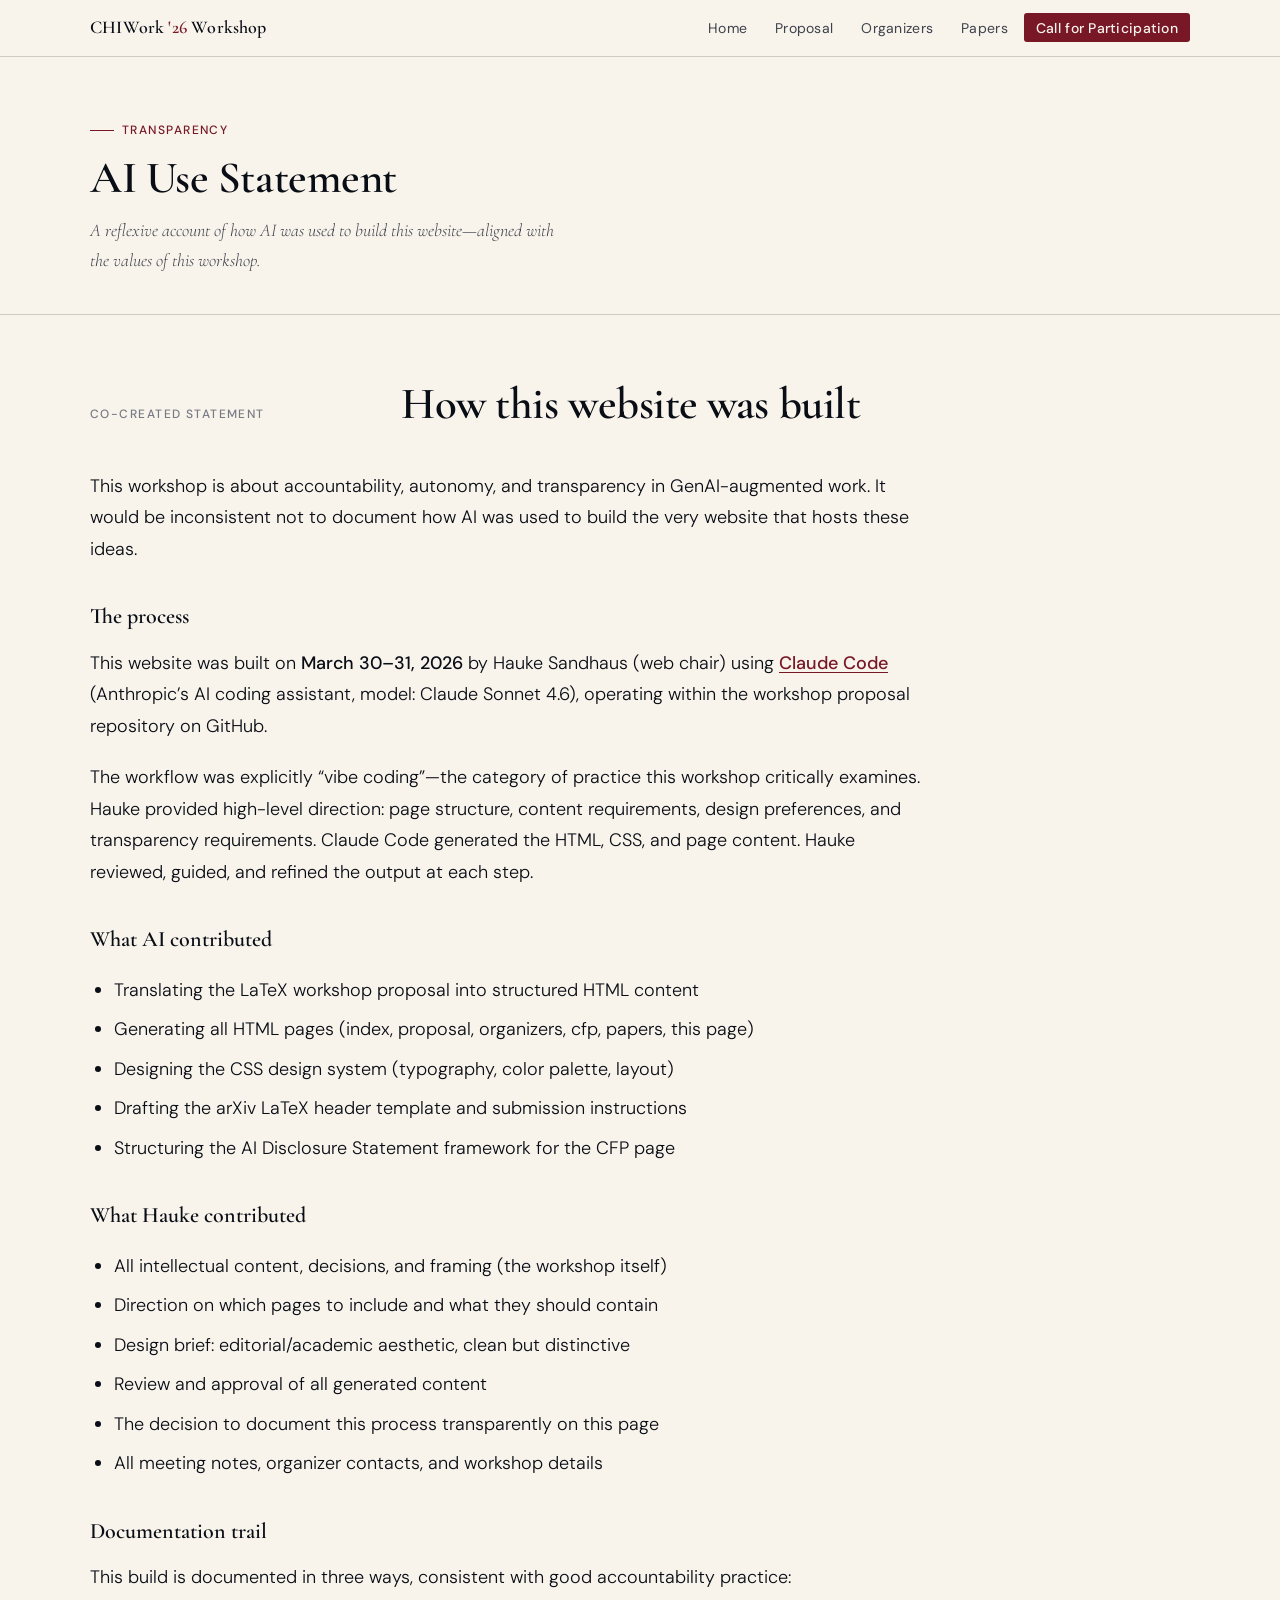
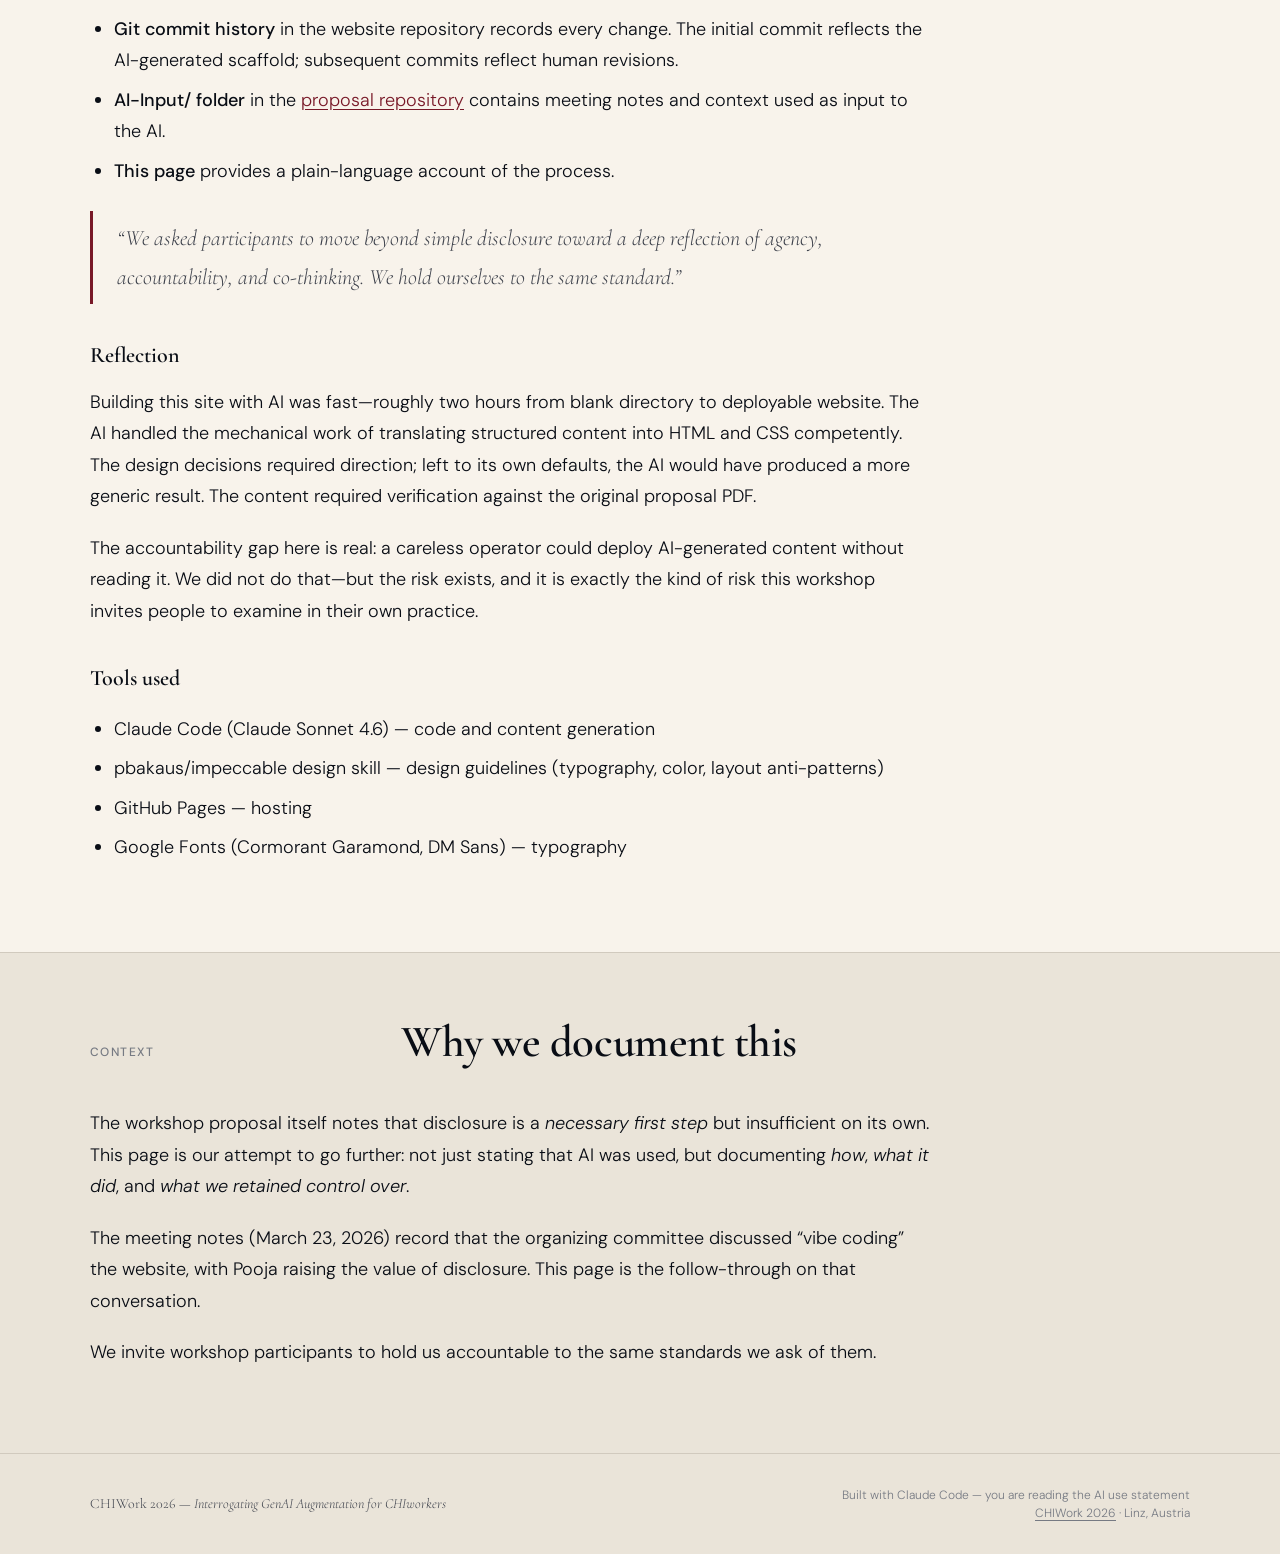
==== ai-use.html @ 569f0b48 "Initial website build for CHIWork 2026 workshop Six-page static site (index, proposal, organizers, c" ====
<!DOCTYPE html>
<html lang="en">
<head>
  <meta charset="UTF-8">
  <meta name="viewport" content="width=device-width, initial-scale=1.0">
  <title>AI Use Statement — CHIWork 2026 Workshop Website</title>
  <meta name="description" content="Transparency statement about the use of AI tools in building this workshop website.">
  <link rel="stylesheet" href="style.css">
</head>
<body>

<nav class="site-nav">
  <div class="nav-inner">
    <a href="index.html" class="nav-logo">CHIWork <span>'26</span> Workshop</a>
    <ul class="nav-links">
      <li><a href="index.html">Home</a></li>
      <li><a href="proposal.html">Proposal</a></li>
      <li><a href="organizers.html">Organizers</a></li>
      <li><a href="papers.html">Papers</a></li>
      <li><a href="cfp.html" class="nav-cta">Call for Participation</a></li>
    </ul>
  </div>
</nav>

<div class="page-hero">
  <div class="page-hero-inner">
    <div class="page-hero-label">Transparency</div>
    <h1>AI Use Statement</h1>
    <p style="margin-top: 0.75rem; font-size: var(--size-md); color: var(--ink-mid); max-width: 60ch; font-family: var(--font-display); font-style: italic;">
      A reflexive account of how AI was used to build this website&mdash;aligned with the values of this workshop.
    </p>
  </div>
</div>

<section class="section">
  <div class="section-inner">
    <div class="section-header">
      <span class="section-label">Co-created statement</span>
      <h2 class="section-title">How this website was built</h2>
    </div>
    <div class="prose" style="max-width: 70ch;">

      <p>
        This workshop is about accountability, autonomy, and transparency in GenAI-augmented work. It would be inconsistent not to document how AI was used to build the very website that hosts these ideas.
      </p>

      <h3>The process</h3>
      <p>
        This website was built on <strong>March 30&ndash;31, 2026</strong> by Hauke Sandhaus (web chair) using <strong><a href="https://claude.ai/code" target="_blank" rel="noopener">Claude Code</a></strong> (Anthropic&rsquo;s AI coding assistant, model: Claude Sonnet 4.6), operating within the workshop proposal repository on GitHub.
      </p>
      <p>
        The workflow was explicitly &ldquo;vibe coding&rdquo;&mdash;the category of practice this workshop critically examines. Hauke provided high-level direction: page structure, content requirements, design preferences, and transparency requirements. Claude Code generated the HTML, CSS, and page content. Hauke reviewed, guided, and refined the output at each step.
      </p>

      <h3>What AI contributed</h3>
      <ul>
        <li>Translating the LaTeX workshop proposal into structured HTML content</li>
        <li>Generating all HTML pages (index, proposal, organizers, cfp, papers, this page)</li>
        <li>Designing the CSS design system (typography, color palette, layout)</li>
        <li>Drafting the arXiv LaTeX header template and submission instructions</li>
        <li>Structuring the AI Disclosure Statement framework for the CFP page</li>
      </ul>

      <h3>What Hauke contributed</h3>
      <ul>
        <li>All intellectual content, decisions, and framing (the workshop itself)</li>
        <li>Direction on which pages to include and what they should contain</li>
        <li>Design brief: editorial/academic aesthetic, clean but distinctive</li>
        <li>Review and approval of all generated content</li>
        <li>The decision to document this process transparently on this page</li>
        <li>All meeting notes, organizer contacts, and workshop details</li>
      </ul>

      <h3>Documentation trail</h3>
      <p>
        This build is documented in three ways, consistent with good accountability practice:
      </p>
      <ul>
        <li>
          <strong>Git commit history</strong> in the website repository records every change. The initial commit reflects the AI-generated scaffold; subsequent commits reflect human revisions.
        </li>
        <li>
          <strong>AI-Input/ folder</strong> in the <a href="https://github.com/haukesandhaus/CHIwork-26-Workshop-Proposal" target="_blank" rel="noopener">proposal repository</a> contains meeting notes and context used as input to the AI.
        </li>
        <li>
          <strong>This page</strong> provides a plain-language account of the process.
        </li>
      </ul>

      <blockquote>
        &ldquo;We asked participants to move beyond simple disclosure toward a deep reflection of agency, accountability, and co-thinking. We hold ourselves to the same standard.&rdquo;
      </blockquote>

      <h3>Reflection</h3>
      <p>
        Building this site with AI was fast&mdash;roughly two hours from blank directory to deployable website. The AI handled the mechanical work of translating structured content into HTML and CSS competently. The design decisions required direction; left to its own defaults, the AI would have produced a more generic result. The content required verification against the original proposal PDF.
      </p>
      <p>
        The accountability gap here is real: a careless operator could deploy AI-generated content without reading it. We did not do that&mdash;but the risk exists, and it is exactly the kind of risk this workshop invites people to examine in their own practice.
      </p>

      <h3>Tools used</h3>
      <ul>
        <li>Claude Code (Claude Sonnet 4.6) &mdash; code and content generation</li>
        <li>pbakaus/impeccable design skill &mdash; design guidelines (typography, color, layout anti-patterns)</li>
        <li>GitHub Pages &mdash; hosting</li>
        <li>Google Fonts (Cormorant Garamond, DM Sans) &mdash; typography</li>
      </ul>

    </div>
  </div>
</section>

<section class="section" style="background: var(--cream-dark);">
  <div class="section-inner">
    <div class="section-header">
      <span class="section-label">Context</span>
      <h2 class="section-title">Why we document this</h2>
    </div>
    <div class="prose" style="max-width: 70ch;">
      <p>
        The workshop proposal itself notes that disclosure is a <em>necessary first step</em> but insufficient on its own. This page is our attempt to go further: not just stating that AI was used, but documenting <em>how</em>, <em>what it did</em>, and <em>what we retained control over</em>.
      </p>
      <p>
        The meeting notes (March 23, 2026) record that the organizing committee discussed &ldquo;vibe coding&rdquo; the website, with Pooja raising the value of disclosure. This page is the follow-through on that conversation.
      </p>
      <p>
        We invite workshop participants to hold us accountable to the same standards we ask of them.
      </p>
    </div>
  </div>
</section>

<footer class="site-footer">
  <div class="footer-inner">
    <div class="footer-left">
      CHIWork 2026 &mdash; <em>Interrogating GenAI Augmentation for CHIworkers</em>
    </div>
    <div class="footer-right">
      Built with Claude Code &mdash; you are reading the AI use statement<br>
      <a href="https://chiwork.org/26/" target="_blank" rel="noopener">CHIWork 2026</a> &middot; Linz, Austria
    </div>
  </div>
</footer>

</body>
</html>
---- style.css ----
/* =========================================================
   CHIWork 2026 Workshop — Interrogating GenAI Augmentation
   Design: Editorial/academic, warm, typographically rich
   Fonts: Cormorant Garamond (display) + DM Sans (UI/body)
   ========================================================= */

@import url('https://fonts.googleapis.com/css2?family=Cormorant+Garamond:ital,wght@0,400;0,600;0,700;1,400;1,600&family=DM+Sans:ital,opsz,wght@0,9..40,300;0,9..40,400;0,9..40,500;1,9..40,300;1,9..40,400&display=swap');

/* ── Design tokens ── */
:root {
  --cream:        oklch(96.5% 0.012 80);
  --cream-dark:   oklch(92%   0.016 80);
  --ink:          oklch(16%   0.018 265);
  --ink-mid:      oklch(38%   0.018 265);
  --ink-light:    oklch(58%   0.014 265);
  --burgundy:     oklch(38%   0.13  18);
  --burgundy-mid: oklch(52%   0.11  18);
  --burgundy-pale:oklch(93%   0.03  18);
  --rule:         oklch(84%   0.018 80);

  --font-display: 'Cormorant Garamond', Georgia, serif;
  --font-ui:      'DM Sans', system-ui, sans-serif;

  --size-xs:   0.75rem;
  --size-sm:   0.875rem;
  --size-base: 1rem;
  --size-md:   1.125rem;
  --size-lg:   1.375rem;
  --size-xl:   clamp(1.6rem, 2.2vw, 2rem);
  --size-2xl:  clamp(2.2rem, 3.5vw, 3rem);
  --size-3xl:  clamp(3rem,   5vw,   4.5rem);

  --max-w: 1100px;
  --col-prose: 68ch;
  --gap: clamp(1.5rem, 4vw, 3rem);
}

/* ── Reset ── */
*, *::before, *::after { box-sizing: border-box; margin: 0; padding: 0; }
html { font-size: 16px; scroll-behavior: smooth; }
body {
  background: var(--cream);
  color: var(--ink);
  font-family: var(--font-ui);
  font-size: var(--size-base);
  font-weight: 300;
  line-height: 1.65;
  -webkit-font-smoothing: antialiased;
}
img { max-width: 100%; display: block; }
a { color: var(--burgundy); text-decoration: underline; text-underline-offset: 3px; }
a:hover { color: var(--burgundy-mid); }

/* ── Nav ── */
.site-nav {
  position: sticky;
  top: 0;
  z-index: 100;
  background: var(--cream);
  border-bottom: 1px solid var(--rule);
  padding: 0 var(--gap);
}
.nav-inner {
  max-width: var(--max-w);
  margin: 0 auto;
  display: flex;
  align-items: center;
  justify-content: space-between;
  gap: 2rem;
  height: 3.5rem;
}
.nav-logo {
  font-family: var(--font-display);
  font-size: var(--size-md);
  font-weight: 600;
  color: var(--ink);
  text-decoration: none;
  letter-spacing: 0.01em;
  white-space: nowrap;
}
.nav-logo span {
  color: var(--burgundy);
}
.nav-links {
  display: flex;
  gap: 0.25rem;
  list-style: none;
  align-items: center;
}
.nav-links a {
  font-family: var(--font-ui);
  font-size: var(--size-sm);
  font-weight: 400;
  color: var(--ink-mid);
  text-decoration: none;
  padding: 0.35rem 0.75rem;
  border-radius: 3px;
  transition: color 0.15s, background 0.15s;
  letter-spacing: 0.02em;
}
.nav-links a:hover,
.nav-links a.active {
  color: var(--ink);
  background: var(--cream-dark);
}
.nav-links a.nav-cta {
  background: var(--burgundy);
  color: var(--cream);
  font-weight: 500;
}
.nav-links a.nav-cta:hover {
  background: var(--burgundy-mid);
  color: var(--cream);
}

/* ── Page layout ── */
.page-wrap {
  max-width: var(--max-w);
  margin: 0 auto;
  padding: 0 var(--gap);
}

/* ── Hero ── */
.hero {
  padding: clamp(3rem, 7vw, 6rem) var(--gap) clamp(2rem, 4vw, 3.5rem);
  border-bottom: 1px solid var(--rule);
}
.hero-inner {
  max-width: var(--max-w);
  margin: 0 auto;
}
.hero-label {
  font-family: var(--font-ui);
  font-size: var(--size-xs);
  font-weight: 500;
  letter-spacing: 0.12em;
  text-transform: uppercase;
  color: var(--burgundy);
  margin-bottom: 1.5rem;
  display: flex;
  align-items: center;
  gap: 0.5rem;
}
.hero-label::before {
  content: '';
  display: inline-block;
  width: 2rem;
  height: 1px;
  background: var(--burgundy);
}
.hero-title {
  font-family: var(--font-display);
  font-size: var(--size-3xl);
  font-weight: 600;
  line-height: 1.1;
  letter-spacing: -0.02em;
  max-width: 18ch;
  margin-bottom: 1.75rem;
}
.hero-title em {
  font-style: italic;
  color: var(--burgundy);
}
.hero-meta {
  font-family: var(--font-ui);
  font-size: var(--size-sm);
  font-weight: 400;
  color: var(--ink-mid);
  margin-bottom: 2rem;
  display: flex;
  flex-wrap: wrap;
  gap: 1.5rem;
}
.hero-meta-item {
  display: flex;
  align-items: center;
  gap: 0.4rem;
}
.hero-meta-item::before {
  content: '◆';
  font-size: 0.45rem;
  color: var(--burgundy);
}
.hero-abstract {
  font-size: var(--size-md);
  font-weight: 300;
  line-height: 1.7;
  color: var(--ink-mid);
  max-width: 70ch;
  margin-bottom: 2.5rem;
  font-family: var(--font-display);
  font-style: italic;
}
.hero-actions {
  display: flex;
  flex-wrap: wrap;
  gap: 0.75rem;
}
.btn {
  display: inline-flex;
  align-items: center;
  gap: 0.5rem;
  font-family: var(--font-ui);
  font-size: var(--size-sm);
  font-weight: 500;
  letter-spacing: 0.03em;
  padding: 0.7rem 1.4rem;
  border-radius: 3px;
  text-decoration: none;
  transition: background 0.15s, color 0.15s, border-color 0.15s;
}
.btn-primary {
  background: var(--burgundy);
  color: var(--cream);
  border: 1px solid var(--burgundy);
}
.btn-primary:hover {
  background: var(--burgundy-mid);
  color: var(--cream);
  border-color: var(--burgundy-mid);
}
.btn-ghost {
  background: transparent;
  color: var(--ink);
  border: 1px solid var(--rule);
}
.btn-ghost:hover {
  background: var(--cream-dark);
  border-color: var(--ink-light);
  color: var(--ink);
}

/* ── Section ── */
.section {
  padding: clamp(2.5rem, 5vw, 4rem) var(--gap);
  border-bottom: 1px solid var(--rule);
}
.section:last-of-type { border-bottom: none; }
.section-inner {
  max-width: var(--max-w);
  margin: 0 auto;
}
.section-header {
  display: grid;
  grid-template-columns: 1fr 3fr;
  gap: 2rem 3rem;
  margin-bottom: 2.5rem;
  align-items: baseline;
}
.section-label {
  font-family: var(--font-ui);
  font-size: var(--size-xs);
  letter-spacing: 0.12em;
  text-transform: uppercase;
  font-weight: 500;
  color: var(--ink-light);
  padding-top: 0.35rem;
}
.section-title {
  font-family: var(--font-display);
  font-size: var(--size-2xl);
  font-weight: 600;
  line-height: 1.15;
  letter-spacing: -0.01em;
}

/* ── Themes grid ── */
.themes-grid {
  display: grid;
  grid-template-columns: repeat(auto-fit, minmax(260px, 1fr));
  gap: 0;
}
.theme-item {
  padding: 1.75rem 2rem 1.75rem 0;
  border-right: 1px solid var(--rule);
  border-bottom: 1px solid var(--rule);
}
.theme-item:nth-child(2n) { padding-right: 0; padding-left: 2rem; border-right: none; }
.theme-item:nth-last-child(-n+2) { border-bottom: none; }
.theme-num {
  font-family: var(--font-display);
  font-size: var(--size-xs);
  font-weight: 600;
  letter-spacing: 0.1em;
  color: var(--burgundy);
  margin-bottom: 0.75rem;
}
.theme-title {
  font-family: var(--font-display);
  font-size: var(--size-lg);
  font-weight: 600;
  margin-bottom: 0.6rem;
  line-height: 1.2;
}
.theme-body {
  font-size: var(--size-sm);
  color: var(--ink-mid);
  line-height: 1.6;
}

/* ── Dates table ── */
.dates-table {
  width: 100%;
  border-collapse: collapse;
}
.dates-table th,
.dates-table td {
  padding: 0.9rem 1rem;
  text-align: left;
  border-bottom: 1px solid var(--rule);
  font-size: var(--size-sm);
}
.dates-table th {
  font-weight: 500;
  font-size: var(--size-xs);
  letter-spacing: 0.08em;
  text-transform: uppercase;
  color: var(--ink-light);
  background: var(--cream-dark);
}
.dates-table td:first-child { font-weight: 500; white-space: nowrap; }
.dates-table td:last-child { color: var(--ink-mid); }
.date-tbd { color: var(--ink-light); font-style: italic; }
.date-past { text-decoration: line-through; color: var(--ink-light); }
.date-highlight td { background: var(--burgundy-pale); }
.date-highlight td:first-child { color: var(--burgundy); }

/* ── Prose ── */
.prose {
  max-width: var(--col-prose);
  font-size: var(--size-md);
  line-height: 1.75;
}
.prose h2 {
  font-family: var(--font-display);
  font-size: var(--size-xl);
  font-weight: 600;
  margin: 2.5rem 0 1rem;
  letter-spacing: -0.01em;
}
.prose h3 {
  font-family: var(--font-display);
  font-size: var(--size-lg);
  font-weight: 600;
  margin: 2rem 0 0.75rem;
}
.prose p { margin-bottom: 1.25rem; }
.prose ul, .prose ol {
  margin: 1rem 0 1.5rem 1.5rem;
}
.prose li { margin-bottom: 0.5rem; }
.prose strong { font-weight: 500; }
.prose em { font-style: italic; }
.prose a { color: var(--burgundy); }
.prose blockquote {
  border-left: 3px solid var(--burgundy);
  padding: 0.5rem 0 0.5rem 1.5rem;
  color: var(--ink-mid);
  font-family: var(--font-display);
  font-style: italic;
  font-size: var(--size-lg);
  margin: 1.5rem 0;
}

/* ── Code blocks ── */
pre, code {
  font-family: 'Courier New', Courier, monospace;
  font-size: 0.875em;
}
pre {
  background: var(--ink);
  color: var(--cream);
  padding: 1.5rem;
  border-radius: 4px;
  overflow-x: auto;
  line-height: 1.6;
  margin: 1.5rem 0;
}
code {
  background: var(--cream-dark);
  padding: 0.15em 0.4em;
  border-radius: 3px;
  color: var(--burgundy);
}
pre code {
  background: none;
  padding: 0;
  color: inherit;
}

/* ── Organizer grid ── */
.organizers-grid {
  display: grid;
  grid-template-columns: repeat(auto-fill, minmax(300px, 1fr));
  gap: 0;
}
.organizer {
  padding: 2rem 2rem 2rem 0;
  border-right: 1px solid var(--rule);
  border-bottom: 1px solid var(--rule);
}
.organizer:nth-child(even) { padding-right: 0; padding-left: 2rem; border-right: none; }
.organizer-name {
  font-family: var(--font-display);
  font-size: var(--size-lg);
  font-weight: 600;
  margin-bottom: 0.2rem;
}
.organizer-role {
  font-size: var(--size-xs);
  letter-spacing: 0.1em;
  text-transform: uppercase;
  color: var(--burgundy);
  font-weight: 500;
  margin-bottom: 0.5rem;
}
.organizer-affil {
  font-size: var(--size-sm);
  color: var(--ink-mid);
  margin-bottom: 0.75rem;
}
.organizer-bio {
  font-size: var(--size-sm);
  color: var(--ink-mid);
  line-height: 1.6;
}

/* ── Track cards ── */
.tracks {
  display: grid;
  grid-template-columns: 1fr 1fr;
  gap: 0;
  border: 1px solid var(--rule);
}
.track {
  padding: 2.5rem;
  border-right: 1px solid var(--rule);
}
.track:last-child { border-right: none; }
.track-num {
  font-size: var(--size-xs);
  letter-spacing: 0.12em;
  text-transform: uppercase;
  color: var(--burgundy);
  font-weight: 500;
  margin-bottom: 0.75rem;
}
.track-title {
  font-family: var(--font-display);
  font-size: var(--size-xl);
  font-weight: 600;
  margin-bottom: 1rem;
  line-height: 1.2;
}
.track-desc {
  font-size: var(--size-sm);
  color: var(--ink-mid);
  line-height: 1.65;
  margin-bottom: 1.25rem;
}
.track-spec {
  font-size: var(--size-sm);
  line-height: 1.6;
  list-style: none;
}
.track-spec li {
  display: flex;
  gap: 0.6rem;
  margin-bottom: 0.4rem;
  color: var(--ink-mid);
}
.track-spec li::before {
  content: '→';
  color: var(--burgundy);
  flex-shrink: 0;
}

/* ── Template box ── */
.template-box {
  border: 1px solid var(--rule);
  border-left: 3px solid var(--burgundy);
  padding: 1.5rem 2rem;
  margin: 1.5rem 0;
  background: var(--cream-dark);
}
.template-box-label {
  font-size: var(--size-xs);
  letter-spacing: 0.1em;
  text-transform: uppercase;
  color: var(--burgundy);
  font-weight: 500;
  margin-bottom: 0.6rem;
}
.template-box h4 {
  font-family: var(--font-display);
  font-size: var(--size-lg);
  font-weight: 600;
  margin-bottom: 0.5rem;
}
.template-box p, .template-box li {
  font-size: var(--size-sm);
  color: var(--ink-mid);
  line-height: 1.6;
}
.template-box ul { margin: 0.5rem 0 0 1rem; list-style: disc; }
.template-box li { margin-bottom: 0.3rem; }

/* ── Papers list ── */
.papers-list { list-style: none; }
.paper-item {
  padding: 1.5rem 0;
  border-bottom: 1px solid var(--rule);
}
.paper-item:last-child { border-bottom: none; }
.paper-title {
  font-family: var(--font-display);
  font-size: var(--size-lg);
  font-weight: 600;
  margin-bottom: 0.35rem;
}
.paper-authors {
  font-size: var(--size-sm);
  color: var(--ink-mid);
}

/* ── Page hero (inner pages) ── */
.page-hero {
  padding: clamp(2.5rem, 5vw, 4rem) var(--gap) clamp(1.5rem, 3vw, 2.5rem);
  border-bottom: 1px solid var(--rule);
}
.page-hero-inner {
  max-width: var(--max-w);
  margin: 0 auto;
}
.page-hero-label {
  font-family: var(--font-ui);
  font-size: var(--size-xs);
  letter-spacing: 0.12em;
  text-transform: uppercase;
  color: var(--burgundy);
  font-weight: 500;
  margin-bottom: 0.75rem;
  display: flex;
  align-items: center;
  gap: 0.5rem;
}
.page-hero-label::before {
  content: '';
  display: inline-block;
  width: 1.5rem;
  height: 1px;
  background: var(--burgundy);
}
.page-hero h1 {
  font-family: var(--font-display);
  font-size: var(--size-2xl);
  font-weight: 600;
  line-height: 1.15;
  letter-spacing: -0.01em;
  max-width: 22ch;
}

/* ── Proposal layout ── */
.proposal-layout {
  display: grid;
  grid-template-columns: 220px 1fr;
  gap: 4rem;
  align-items: start;
  padding: clamp(2rem, 4vw, 3.5rem) var(--gap);
  max-width: var(--max-w);
  margin: 0 auto;
}
.proposal-toc {
  position: sticky;
  top: 5rem;
}
.toc-label {
  font-size: var(--size-xs);
  letter-spacing: 0.1em;
  text-transform: uppercase;
  color: var(--ink-light);
  font-weight: 500;
  margin-bottom: 0.75rem;
}
.toc-list {
  list-style: none;
  border-left: 1px solid var(--rule);
}
.toc-list li a {
  display: block;
  padding: 0.35rem 0.75rem;
  font-size: var(--size-sm);
  color: var(--ink-mid);
  text-decoration: none;
  transition: color 0.15s, border-color 0.15s;
  border-left: 2px solid transparent;
  margin-left: -1px;
}
.toc-list li a:hover {
  color: var(--burgundy);
  border-left-color: var(--burgundy);
}

/* ── Footer ── */
.site-footer {
  border-top: 1px solid var(--rule);
  padding: 2rem var(--gap);
  background: var(--cream-dark);
}
.footer-inner {
  max-width: var(--max-w);
  margin: 0 auto;
  display: flex;
  flex-wrap: wrap;
  justify-content: space-between;
  align-items: center;
  gap: 1rem;
}
.footer-left {
  font-family: var(--font-display);
  font-size: var(--size-sm);
  color: var(--ink-mid);
}
.footer-right {
  font-size: var(--size-xs);
  color: var(--ink-light);
  text-align: right;
  line-height: 1.5;
}
.footer-right a { color: var(--ink-light); }
.footer-right a:hover { color: var(--burgundy); }

/* ── Responsive ── */
@media (max-width: 768px) {
  .section-header { grid-template-columns: 1fr; gap: 0.5rem; margin-bottom: 1.75rem; }
  .tracks { grid-template-columns: 1fr; }
  .track { border-right: none; border-bottom: 1px solid var(--rule); }
  .track:last-child { border-bottom: none; }
  .themes-grid { grid-template-columns: 1fr; }
  .theme-item, .theme-item:nth-child(2n) { padding: 1.5rem 0; border-right: none; }
  .organizers-grid { grid-template-columns: 1fr; }
  .organizer, .organizer:nth-child(even) { padding: 1.5rem 0; border-right: none; }
  .proposal-layout { grid-template-columns: 1fr; }
  .proposal-toc { display: none; }
  .nav-links { gap: 0; }
  .nav-links a { padding: 0.35rem 0.5rem; }
}

@media (max-width: 480px) {
  .hero-actions { flex-direction: column; }
  .btn { justify-content: center; }
}

/* ── Utilities ── */
.text-burgundy { color: var(--burgundy); }
.text-muted { color: var(--ink-mid); }
.divider { height: 1px; background: var(--rule); margin: 2rem 0; }
.mt-0 { margin-top: 0; }
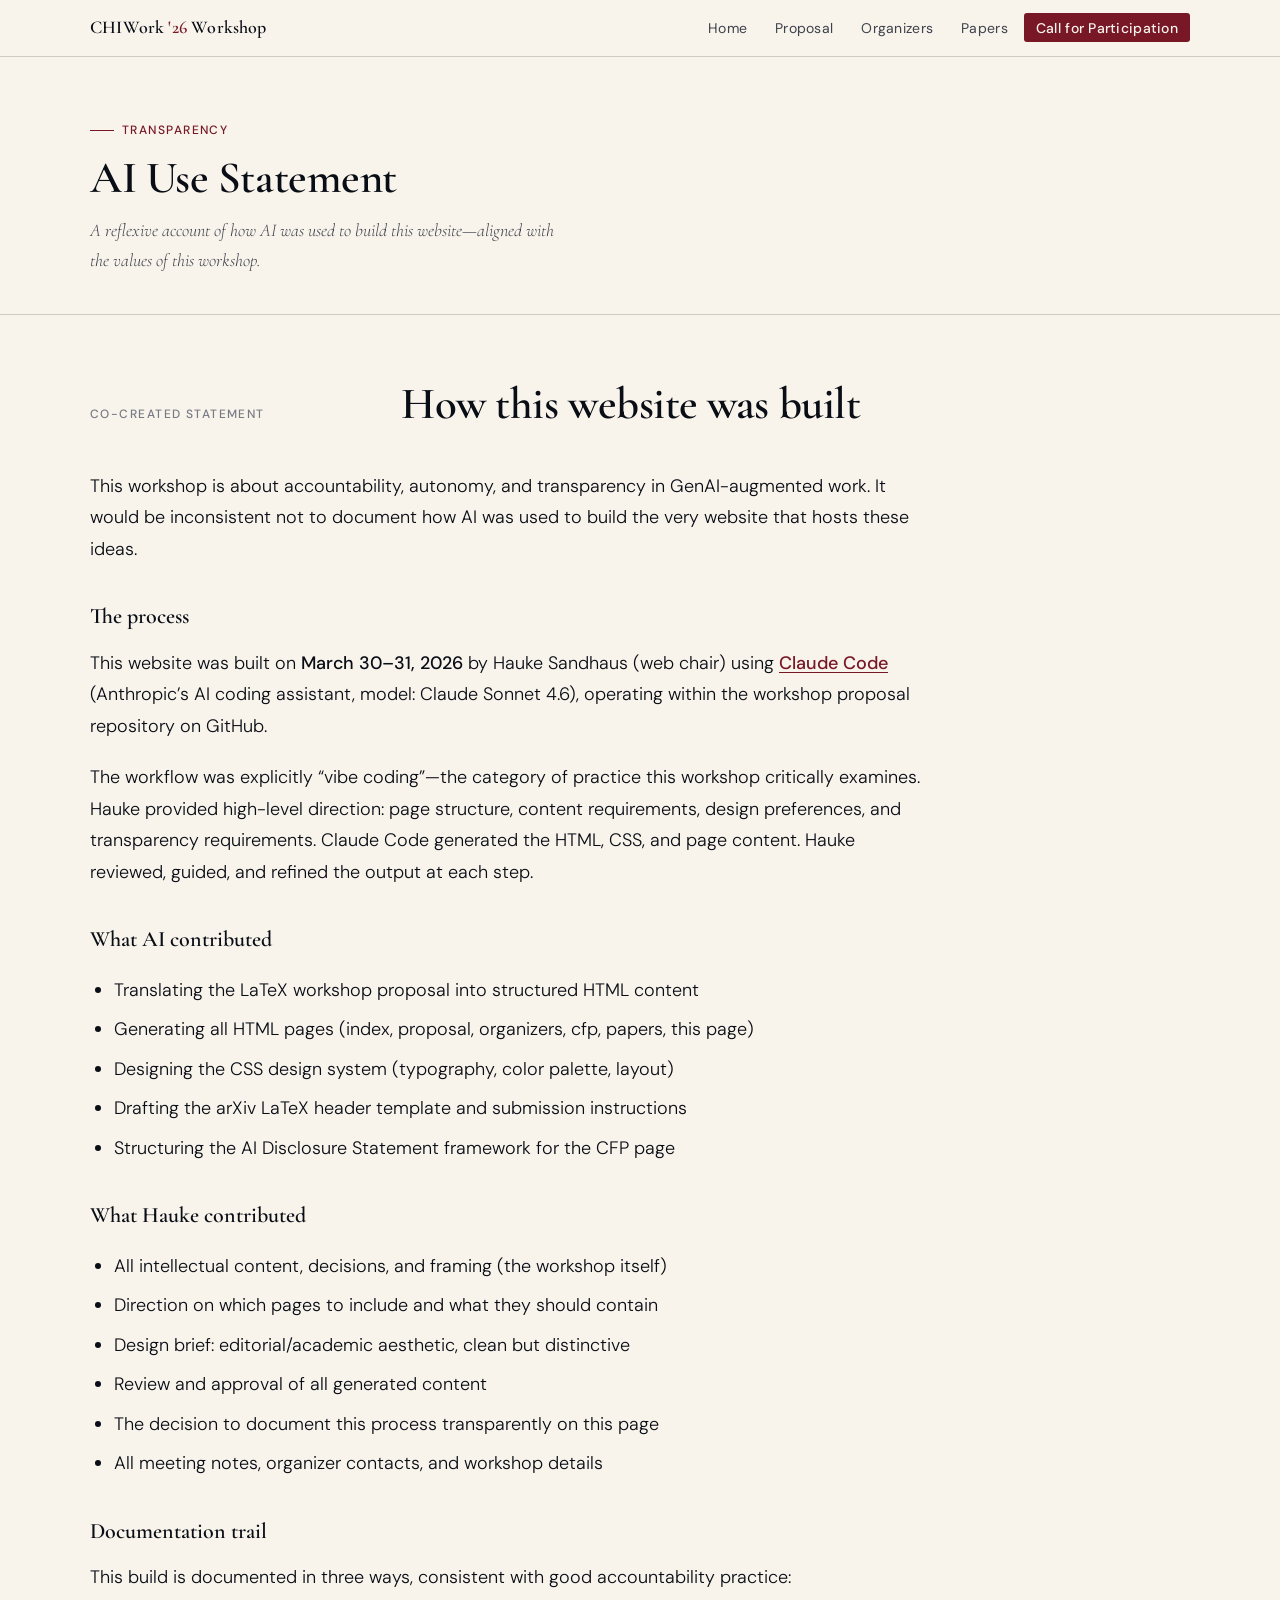
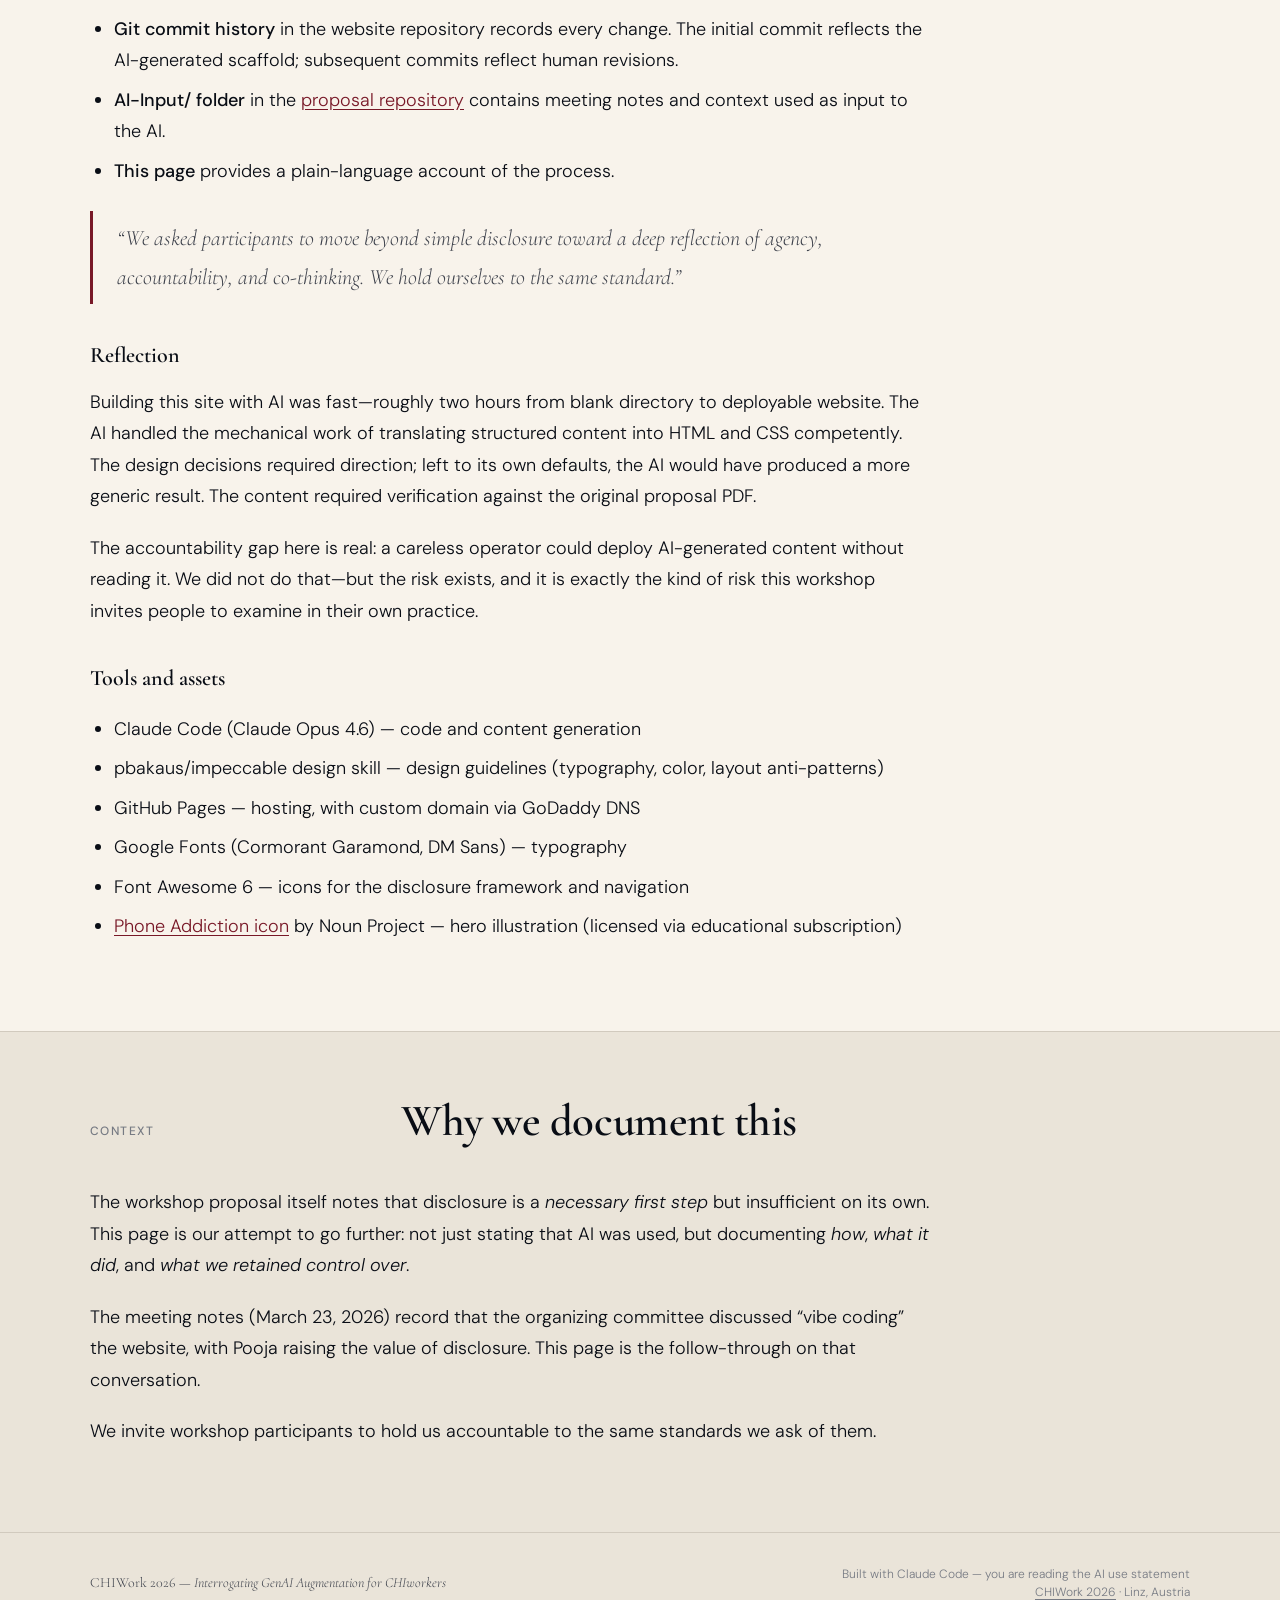
==== commit 3db1558d: "Final polish: fix mobile nav, update ai-use, sync deadline highlight Mobile nav: - Links now full-wi" ====
--- a/ai-use.html
+++ b/ai-use.html
@@ -5,6 +5,7 @@
   <meta name="viewport" content="width=device-width, initial-scale=1.0">
   <title>AI Use Statement — CHIWork 2026 Workshop Website</title>
   <meta name="description" content="Transparency statement about the use of AI tools in building this workshop website.">
+  <link rel="stylesheet" href="https://cdnjs.cloudflare.com/ajax/libs/font-awesome/6.5.1/css/all.min.css" integrity="sha512-DTOQO9RWCH3ppGqcWaEA1BIZOC6xxalwEsw9c2QQeAIftl+Vegovlnee1c9QX4TctnWMn13TZye+giMm8e2LwA==" crossorigin="anonymous" referrerpolicy="no-referrer" />
   <link rel="stylesheet" href="style.css">
 </head>
 <body>
@@ -12,7 +13,8 @@
 <nav class="site-nav">
   <div class="nav-inner">
     <a href="index.html" class="nav-logo">CHIWork <span>'26</span> Workshop</a>
-    <ul class="nav-links">
+    <button class="nav-toggle" aria-label="Menu" onclick="this.nextElementSibling.classList.toggle('open')"><i class="fa-solid fa-bars"></i></button>
+      <ul class="nav-links">
       <li><a href="index.html">Home</a></li>
       <li><a href="proposal.html">Proposal</a></li>
       <li><a href="organizers.html">Organizers</a></li>
@@ -80,7 +82,7 @@
           <strong>Git commit history</strong> in the website repository records every change. The initial commit reflects the AI-generated scaffold; subsequent commits reflect human revisions.
         </li>
         <li>
-          <strong>AI-Input/ folder</strong> in the <a href="https://github.com/haukesandhaus/CHIwork-26-Workshop-Proposal" target="_blank" rel="noopener">proposal repository</a> contains meeting notes and context used as input to the AI.
+          <strong>AI-Input/ folder</strong> in the <a href="https://github.com/HaukeCornell/CHIwork-26-Workshop-Proposal" target="_blank" rel="noopener">proposal repository</a> contains meeting notes and context used as input to the AI.
         </li>
         <li>
           <strong>This page</strong> provides a plain-language account of the process.
@@ -99,12 +101,14 @@
         The accountability gap here is real: a careless operator could deploy AI-generated content without reading it. We did not do that&mdash;but the risk exists, and it is exactly the kind of risk this workshop invites people to examine in their own practice.
       </p>
 
-      <h3>Tools used</h3>
+      <h3>Tools and assets</h3>
       <ul>
-        <li>Claude Code (Claude Sonnet 4.6) &mdash; code and content generation</li>
+        <li>Claude Code (Claude Opus 4.6) &mdash; code and content generation</li>
         <li>pbakaus/impeccable design skill &mdash; design guidelines (typography, color, layout anti-patterns)</li>
-        <li>GitHub Pages &mdash; hosting</li>
+        <li>GitHub Pages &mdash; hosting, with custom domain via GoDaddy DNS</li>
         <li>Google Fonts (Cormorant Garamond, DM Sans) &mdash; typography</li>
+        <li>Font Awesome 6 &mdash; icons for the disclosure framework and navigation</li>
+        <li><a href="https://thenounproject.com/icon/phone-addiction-7507822/" target="_blank" rel="noopener">Phone Addiction icon</a> by Noun Project &mdash; hero illustration (licensed via educational subscription)</li>
       </ul>
 
     </div>
--- a/style.css
+++ b/style.css
@@ -181,6 +181,23 @@
   font-size: 0.45rem;
   color: var(--burgundy);
 }
+.hero-split {
+  display: grid;
+  grid-template-columns: 1fr auto;
+  gap: 2rem;
+  align-items: center;
+}
+.hero-text { min-width: 0; }
+.hero-illustration {
+  display: flex;
+  align-items: center;
+  justify-content: center;
+}
+.hero-icon-img {
+  width: clamp(400px, 20vw, 600px);
+  height: auto;
+  opacity: 0.9;
+}
 .hero-abstract {
   font-size: var(--size-md);
   font-weight: 300;
@@ -267,7 +284,7 @@
 /* ── Themes grid ── */
 .themes-grid {
   display: grid;
-  grid-template-columns: repeat(auto-fit, minmax(260px, 1fr));
+  grid-template-columns: 1fr 1fr;
   gap: 0;
 }
 .theme-item {
@@ -284,6 +301,14 @@
   letter-spacing: 0.1em;
   color: var(--burgundy);
   margin-bottom: 0.75rem;
+}
+.theme-icon {
+  color: var(--burgundy);
+  margin-bottom: 0.75rem;
+  line-height: 1;
+}
+.theme-icon svg {
+  display: block;
 }
 .theme-title {
   font-family: var(--font-display);
@@ -391,20 +416,50 @@
 /* ── Organizer grid ── */
 .organizers-grid {
   display: grid;
-  grid-template-columns: repeat(auto-fill, minmax(300px, 1fr));
+  grid-template-columns: 1fr 1fr;
   gap: 0;
 }
 .organizer {
-  padding: 2rem 2rem 2rem 0;
+  padding: 2rem 2.5rem 2rem 0;
   border-right: 1px solid var(--rule);
   border-bottom: 1px solid var(--rule);
-}
-.organizer:nth-child(even) { padding-right: 0; padding-left: 2rem; border-right: none; }
+  display: grid;
+  grid-template-columns: 80px 1fr;
+  gap: 0 1.25rem;
+  align-items: start;
+}
+.organizer:nth-child(even) {
+  padding-right: 0;
+  padding-left: 2.5rem;
+  border-right: none;
+}
+.organizer-photo {
+  grid-column: 1;
+  grid-row: 1 / 5;
+  width: 72px;
+  height: 72px;
+  border-radius: 50%;
+  object-fit: cover;
+  object-position: top center;
+  background: var(--cream-dark);
+  flex-shrink: 0;
+}
+.organizer-photo-placeholder {
+  grid-column: 1;
+  grid-row: 1 / 5;
+  width: 72px;
+  height: 72px;
+  border-radius: 50%;
+  background: var(--cream-dark);
+  border: 1px solid var(--rule);
+  flex-shrink: 0;
+}
 .organizer-name {
   font-family: var(--font-display);
   font-size: var(--size-lg);
   font-weight: 600;
-  margin-bottom: 0.2rem;
+  margin-bottom: 0.15rem;
+  grid-column: 2;
 }
 .organizer-role {
   font-size: var(--size-xs);
@@ -412,17 +467,20 @@
   text-transform: uppercase;
   color: var(--burgundy);
   font-weight: 500;
-  margin-bottom: 0.5rem;
+  margin-bottom: 0.35rem;
+  grid-column: 2;
 }
 .organizer-affil {
   font-size: var(--size-sm);
   color: var(--ink-mid);
-  margin-bottom: 0.75rem;
+  margin-bottom: 0.6rem;
+  grid-column: 2;
 }
 .organizer-bio {
   font-size: var(--size-sm);
   color: var(--ink-mid);
   line-height: 1.6;
+  grid-column: 2;
 }
 
 /* ── Track cards ── */
@@ -630,6 +688,18 @@
 .footer-right a { color: var(--ink-light); }
 .footer-right a:hover { color: var(--burgundy); }
 
+/* ── Hamburger toggle ── */
+.nav-toggle {
+  display: none;
+  background: none;
+  border: none;
+  cursor: pointer;
+  padding: 0.4rem;
+  color: var(--ink);
+  font-size: 1.2rem;
+  line-height: 1;
+}
+
 /* ── Responsive ── */
 @media (max-width: 768px) {
   .section-header { grid-template-columns: 1fr; gap: 0.5rem; margin-bottom: 1.75rem; }
@@ -639,11 +709,63 @@
   .themes-grid { grid-template-columns: 1fr; }
   .theme-item, .theme-item:nth-child(2n) { padding: 1.5rem 0; border-right: none; }
   .organizers-grid { grid-template-columns: 1fr; }
-  .organizer, .organizer:nth-child(even) { padding: 1.5rem 0; border-right: none; }
+  .organizer, .organizer:nth-child(even) {
+    padding: 1.5rem 0;
+    border-right: none;
+    grid-template-columns: 64px 1fr;
+    gap: 0 1rem;
+  }
+  .hero-split { grid-template-columns: 1fr; }
+  .hero-illustration { display: none; }
   .proposal-layout { grid-template-columns: 1fr; }
   .proposal-toc { display: none; }
-  .nav-links { gap: 0; }
-  .nav-links a { padding: 0.35rem 0.5rem; }
+
+  /* Two-column framework grid → single column */
+  [style*="grid-template-columns: 1fr 1fr"] { grid-template-columns: 1fr !important; }
+
+  /* Two-column prose → single column */
+  .prose[style*="grid-template-columns"] { display: block !important; }
+
+  /* Nav: hamburger menu */
+  .nav-inner { position: relative; }
+  .nav-toggle { display: block; }
+  .nav-links {
+    display: none;
+    position: absolute;
+    top: 3.5rem;
+    right: 0;
+    left: 0;
+    background: var(--cream);
+    border-bottom: 2px solid var(--rule);
+    box-shadow: 0 4px 12px rgba(0,0,0,0.08);
+    flex-direction: column;
+    padding: 0.75rem var(--gap) 1.25rem;
+    gap: 0;
+    z-index: 101;
+  }
+  .nav-links.open { display: flex; }
+  .nav-links li { list-style: none; width: 100%; }
+  .nav-links a {
+    display: block;
+    width: 100%;
+    padding: 0.7rem 0;
+    font-size: var(--size-base);
+    text-align: left;
+    border-bottom: 1px solid var(--rule);
+    border-radius: 0;
+    background: none;
+  }
+  .nav-links a:hover, .nav-links a.active {
+    background: none;
+    color: var(--burgundy);
+  }
+  .nav-links li:last-child a { border-bottom: none; }
+  .nav-links a.nav-cta {
+    margin-top: 0.75rem;
+    text-align: center;
+    border-bottom: none;
+    width: 100%;
+  }
 }
 
 @media (max-width: 480px) {
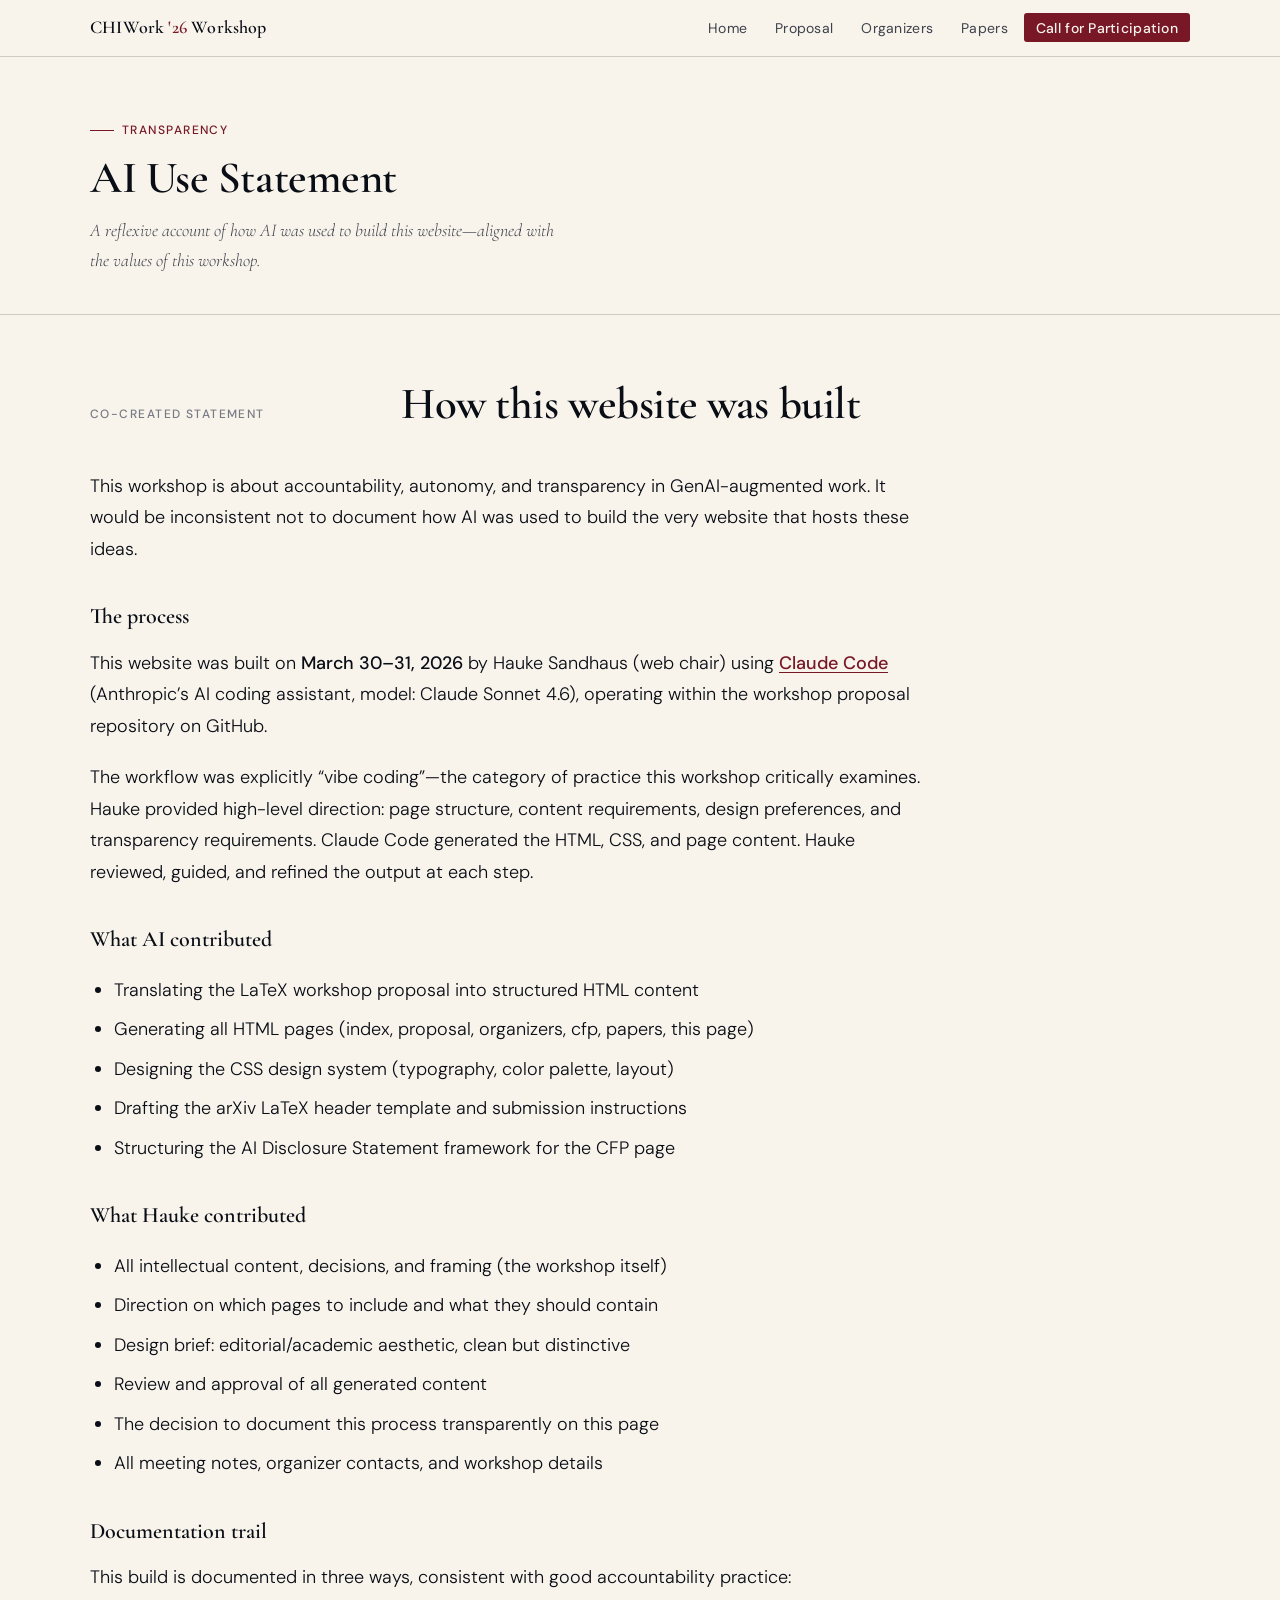
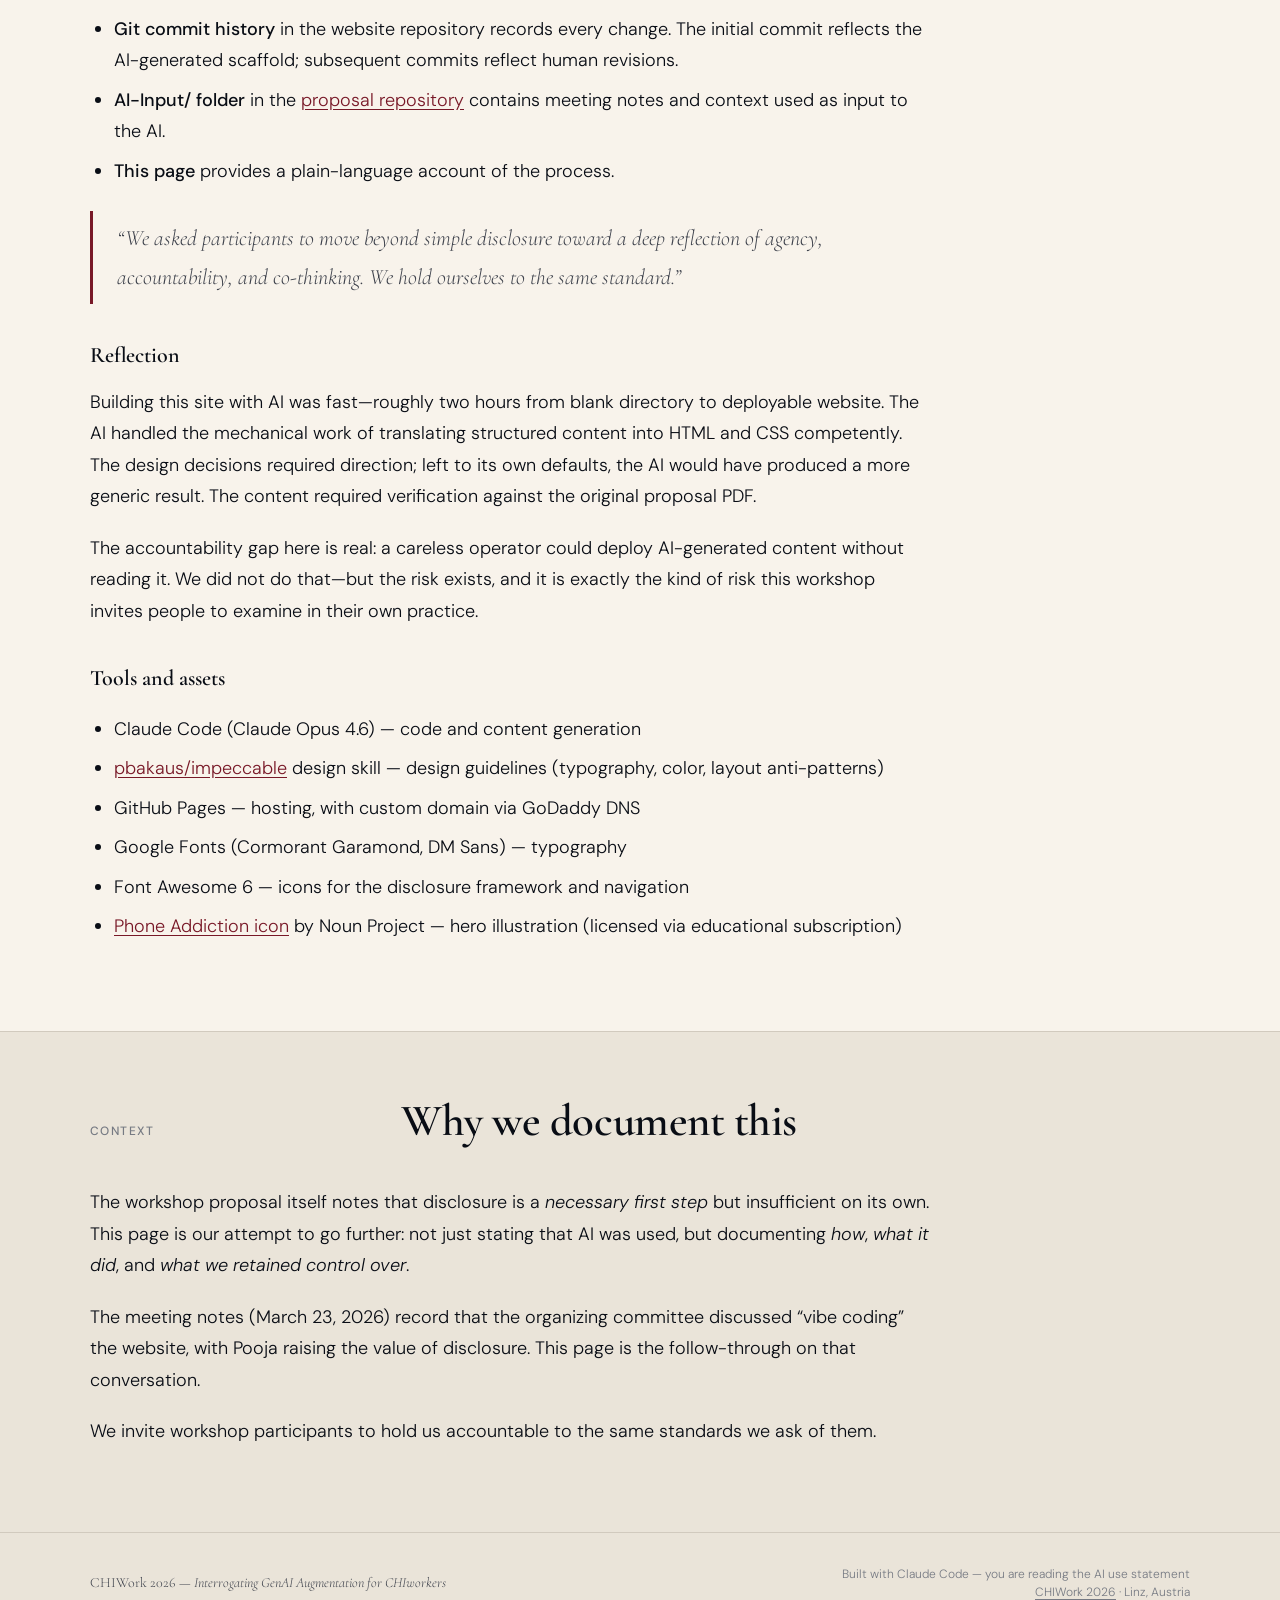
==== commit 3ff891ad: "Redesign papers page, fix Track 2 to 1 page, add impeccable link Papers page: - Separate sections fo" ====
--- a/ai-use.html
+++ b/ai-use.html
@@ -104,7 +104,7 @@
       <h3>Tools and assets</h3>
       <ul>
         <li>Claude Code (Claude Opus 4.6) &mdash; code and content generation</li>
-        <li>pbakaus/impeccable design skill &mdash; design guidelines (typography, color, layout anti-patterns)</li>
+        <li><a href="https://github.com/pbakaus/impeccable" target="_blank" rel="noopener">pbakaus/impeccable</a> design skill &mdash; design guidelines (typography, color, layout anti-patterns)</li>
         <li>GitHub Pages &mdash; hosting, with custom domain via GoDaddy DNS</li>
         <li>Google Fonts (Cormorant Garamond, DM Sans) &mdash; typography</li>
         <li>Font Awesome 6 &mdash; icons for the disclosure framework and navigation</li>
